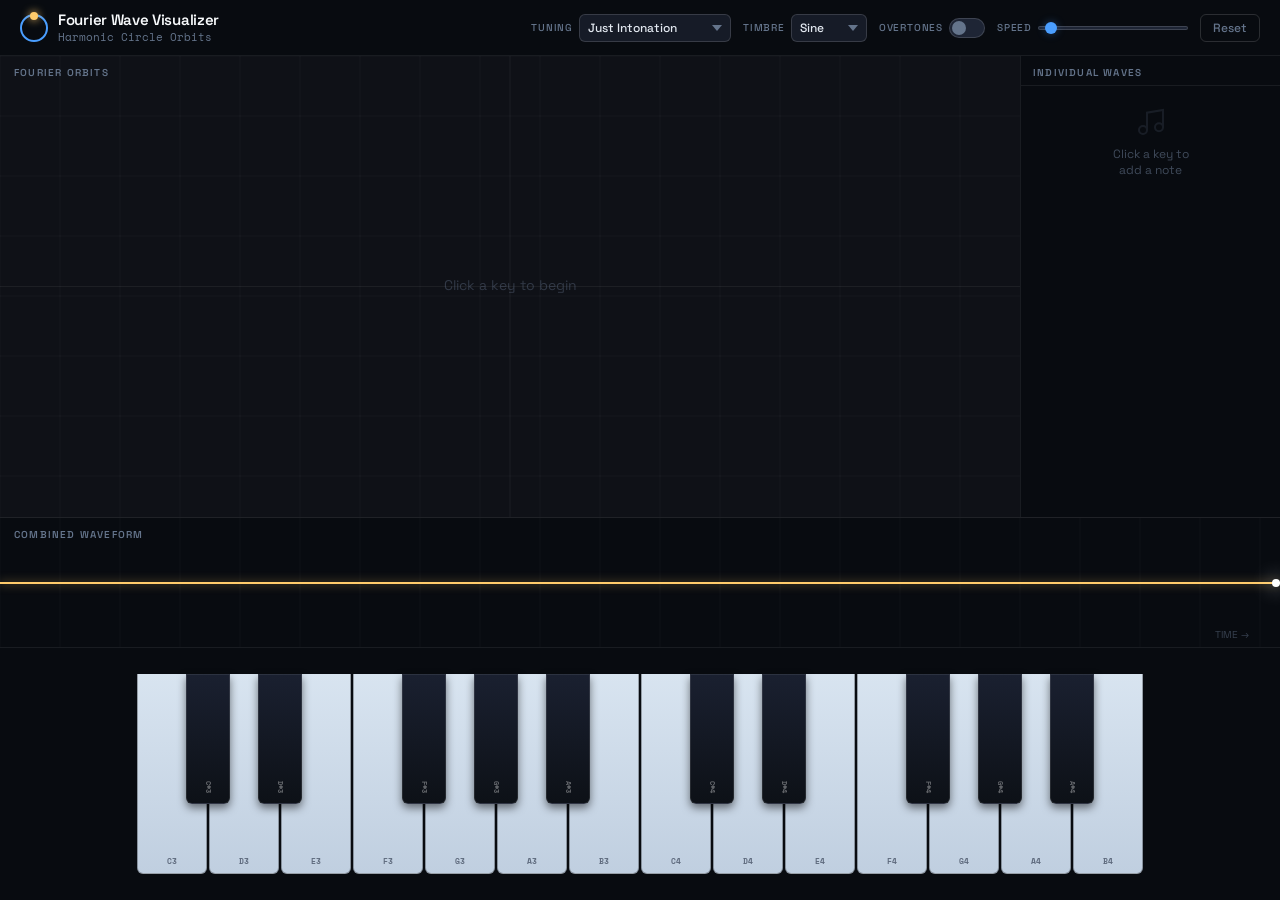
==== fourier/index.html @ f6734021 "Launch personal site with research, outreach, and Fourier visualizer. Add portfolio pages, CV and pa" ====
<!DOCTYPE html>
<html lang="en">
<head>
  <title>Fourier Wave Visualizer — Harmonic Orbits</title>
  <meta name="viewport" content="width=device-width,initial-scale=1">
  <meta name="description" content="An interactive Fourier circle visualizer for musical chords. See how musical pitches combine as orbiting circles in harmony.">
  <meta name="theme-color" content="#0f1117">
  <meta charset="UTF-8">
  <link rel="preconnect" href="https://fonts.googleapis.com">
  <link rel="preconnect" href="https://fonts.gstatic.com" crossorigin>
  <link href="https://fonts.googleapis.com/css2?family=Space+Grotesk:wght@300;400;500;600;700&family=Space+Mono:wght@400;700&display=swap" rel="stylesheet">
  <link rel="stylesheet" href="styles.css">
</head>
<body>
  <div id="app">

    <header id="header">
      <div id="header-title">
        <div class="orbit-icon"></div>
        <div>
          <h1>Fourier Wave Visualizer</h1>
          <div class="subtitle">Harmonic Circle Orbits</div>
        </div>
      </div>

      <div id="header-controls">

        <div class="ctrl-group">
          <label class="ctrl-label" for="tuning-select">Tuning</label>
          <select id="tuning-select">
            <option value="just" selected>Just Intonation</option>
            <option value="equal">Equal Temperament</option>
            <option value="pythagorean">Pythagorean</option>
            <option value="meantone">¼-Comma Meantone</option>
            <option value="werckmeister">Werckmeister III</option>
            <option value="kirnberger">Kirnberger III</option>
            <option value="young">Young Well Temp.</option>
            <option value="french">French Classical</option>
          </select>
        </div>

        <div class="ctrl-group">
          <label class="ctrl-label" for="timbre-select">Timbre</label>
          <select id="timbre-select">
            <option value="sine">Sine</option>
            <option value="strings">Strings</option>
            <option value="flute">Flute</option>
          </select>
        </div>

        <div class="ctrl-group toggle-wrap">
          <label class="ctrl-label" for="overtone-toggle">Overtones</label>
          <label class="toggle">
            <input type="checkbox" id="overtone-toggle">
            <span class="toggle-slider"></span>
          </label>
        </div>

        <div class="ctrl-group">
          <label class="ctrl-label" for="speed-slider">Speed</label>
          <input type="range" id="speed-slider" min="0.1" max="20.0" step="0.1" value="1.0">
        </div>

        <button id="btn-reset">Reset</button>

      </div>
    </header>

    <div id="main-area">

      <section id="fourier-panel" aria-label="Fourier circle orbits">
        <div class="panel-label">Fourier Orbits</div>
        <canvas id="fourier-canvas"></canvas>
      </section>

      <aside id="waves-panel" aria-label="Individual note waveforms">
        <div id="waves-panel-header">Individual Waves</div>
        <div id="waves-list">
          <div id="waves-empty">
            <svg width="32" height="32" viewBox="0 0 24 24" fill="none" stroke="currentColor" stroke-width="1.5">
              <path d="M9 18V5l12-2v13"/>
              <circle cx="6" cy="18" r="3"/><circle cx="18" cy="16" r="3"/>
            </svg>
            <span>Click a key to<br>add a note</span>
          </div>
        </div>
      </aside>

    </div>

    <section id="trail-panel" aria-label="Combined waveform trail">
      <div class="panel-label">Combined Waveform</div>
      <canvas id="trail-canvas"></canvas>
    </section>

    <section id="keyboard-panel" aria-label="Piano keyboard">
      <div id="keyboard-container"></div>
    </section>

  </div>

  <script type="module">
    import { initApp } from "./js/app.js"
    initApp()
  </script>
</body>
</html>
---- fourier/styles.css ----
/* =============================================
   FOURIER WAVE VISUALIZER — 3Blue1Brown Aesthetic
   ============================================= */

/* --- Design Tokens --- */
:root {
  --bg:            #0f1117;
  --bg-deep:       #080b10;
  --surface:       #161b27;
  --surface-2:     #1e2535;
  --border:        rgba(255,255,255,0.07);
  --border-bright: rgba(255,255,255,0.14);

  --blue-primary:  #4a9eff;
  --blue-glow:     rgba(74, 158, 255, 0.35);
  --blue-dim:      #2a5a9e;
  --gold:          #ffcb6b;
  --gold-glow:     rgba(255, 203, 107, 0.4);
  --teal:          #67e8f9;
  --teal-glow:     rgba(103, 232, 249, 0.25);

  --text:          #e2e8f0;
  --text-muted:    #64748b;
  --text-bright:   #f8fafc;

  --radius-sm:     6px;
  --radius-md:     10px;
  --radius-lg:     16px;

  --font-sans:     'Space Grotesk', system-ui, sans-serif;
  --font-mono:     'Space Mono', 'Courier New', monospace;

  /* Note palette — 12 pitch classes */
  --note-C:   hsl(220,80%,65%);
  --note-Cs:  hsl(260,75%,68%);
  --note-D:   hsl(300,65%,66%);
  --note-Ds:  hsl(340,72%,66%);
  --note-E:   hsl(15,80%,65%);
  --note-F:   hsl(45,82%,63%);
  --note-Fs:  hsl(80,72%,60%);
  --note-G:   hsl(140,68%,60%);
  --note-Gs:  hsl(172,75%,58%);
  --note-A:   hsl(195,80%,62%);
  --note-As:  hsl(210,70%,65%);
  --note-B:   hsl(235,65%,70%);
}

/* --- Reset & Base --- */
*, *::before, *::after { box-sizing: border-box; margin: 0; padding: 0; }

html, body {
  width: 100%; height: 100%;
  overflow: hidden;
  background: var(--bg);
  color: var(--text);
  font-family: var(--font-sans);
  -webkit-font-smoothing: antialiased;
}

/* =============================================
   LAYOUT
   ============================================= */
#app {
  display: grid;
  grid-template-rows: auto minmax(0, 1fr) 130px minmax(220px, 28vh);
  height: 100vh;
  height: 100dvh;
  width: 100vw;
  gap: 0;
  overflow: hidden;
}

/* --- Header --- */
#header {
  display: flex;
  align-items: center;
  justify-content: space-between;
  padding: 10px 20px;
  min-height: 56px;
  background: var(--bg-deep);
  border-bottom: 1px solid var(--border);
  position: relative;
  z-index: 10;
  gap: 16px;
  flex-shrink: 0;
}

#header-title {
  display: flex;
  align-items: center;
  gap: 10px;
  flex-shrink: 0;
}

#header-title h1 {
  font-size: 15px;
  font-weight: 600;
  color: var(--text-bright);
  letter-spacing: -0.3px;
  white-space: nowrap;
}

#header-title .subtitle {
  font-size: 11px;
  color: var(--text-muted);
  font-family: var(--font-mono);
}

.orbit-icon {
  width: 28px; height: 28px;
  border: 2px solid var(--blue-primary);
  border-radius: 50%;
  position: relative;
  flex-shrink: 0;
  animation: spin 4s linear infinite;
}
.orbit-icon::after {
  content: '';
  position: absolute;
  width: 8px; height: 8px;
  background: var(--gold);
  border-radius: 50%;
  top: -4px; left: 50%; transform: translateX(-50%);
  box-shadow: 0 0 8px var(--gold);
}
@keyframes spin { to { transform: rotate(360deg); } }

#header-controls {
  display: flex;
  align-items: center;
  gap: 12px;
  flex-wrap: nowrap;
}

/* --- Control elements --- */
.ctrl-group {
  display: flex;
  align-items: center;
  gap: 6px;
}

.ctrl-label {
  font-size: 10px;
  font-weight: 500;
  color: var(--text-muted);
  text-transform: uppercase;
  letter-spacing: 0.8px;
  white-space: nowrap;
}

select {
  background: var(--surface);
  border: 1px solid var(--border-bright);
  border-radius: var(--radius-sm);
  color: var(--text);
  font-family: var(--font-sans);
  font-size: 12px;
  font-weight: 500;
  padding: 5px 8px;
  cursor: pointer;
  outline: none;
  transition: border-color 0.2s, box-shadow 0.2s;
  appearance: none;
  background-image: url("data:image/svg+xml,%3Csvg xmlns='http://www.w3.org/2000/svg' width='10' height='6'%3E%3Cpath d='M0 0l5 6 5-6z' fill='%2364748b'/%3E%3C/svg%3E");
  background-repeat: no-repeat;
  background-position: right 8px center;
  padding-right: 24px;
}
select:hover  { border-color: var(--blue-primary); }
select:focus  { border-color: var(--blue-primary); box-shadow: 0 0 0 2px var(--blue-glow); }

/* Toggle switch */
.toggle-wrap {
  display: flex;
  align-items: center;
  gap: 6px;
}
.toggle {
  position: relative;
  width: 36px;
  height: 20px;
  flex-shrink: 0;
}
.toggle input { opacity: 0; width: 0; height: 0; }
.toggle-slider {
  position: absolute;
  inset: 0;
  background: var(--surface-2);
  border: 1px solid var(--border-bright);
  border-radius: 20px;
  cursor: pointer;
  transition: background 0.25s, border-color 0.25s;
}
.toggle-slider::before {
  content: '';
  position: absolute;
  width: 14px; height: 14px;
  left: 2px; top: 2px;
  background: var(--text-muted);
  border-radius: 50%;
  transition: transform 0.25s, background 0.25s;
}
.toggle input:checked + .toggle-slider { background: var(--blue-dim); border-color: var(--blue-primary); }
.toggle input:checked + .toggle-slider::before { transform: translateX(16px); background: var(--blue-primary); }

/* Range Slider */
input[type=range] {
  -webkit-appearance: none;
  width: 150px;
  background: transparent;
}
input[type=range]::-webkit-slider-runnable-track {
  width: 100%;
  height: 4px;
  background: var(--surface-2);
  border-radius: 2px;
  border: 1px solid var(--border-bright);
}
input[type=range]::-webkit-slider-thumb {
  -webkit-appearance: none;
  height: 12px;
  width: 12px;
  border-radius: 50%;
  background: var(--blue-primary);
  margin-top: -5px;
  cursor: pointer;
  box-shadow: 0 0 8px var(--blue-glow);
  transition: transform 0.1s;
}
input[type=range]::-webkit-slider-thumb:hover {
  transform: scale(1.2);
}
input[type=range]:focus {
  outline: none;
}



/* Reset button */
#btn-reset {
  background: transparent;
  border: 1px solid var(--border-bright);
  border-radius: var(--radius-sm);
  color: var(--text-muted);
  font-family: var(--font-sans);
  font-size: 12px;
  font-weight: 500;
  padding: 5px 12px;
  cursor: pointer;
  transition: all 0.2s;
  white-space: nowrap;
}
#btn-reset:hover { border-color: #ef4444; color: #ef4444; background: rgba(239,68,68,0.08); }

/* =============================================
   MAIN CANVAS AREA
   ============================================= */
#main-area {
  display: grid;
  grid-template-columns: 1fr 260px;
  overflow: hidden;
  border-bottom: 1px solid var(--border);
}

/* Fourier circles canvas */
#fourier-panel {
  position: relative;
  overflow: hidden;
  background: var(--bg);
}
#fourier-canvas {
  display: block;
  width: 100%; height: 100%;
}

/* --- panel label (top-left overlay) --- */
.panel-label {
  position: absolute;
  top: 10px; left: 14px;
  font-size: 10px;
  font-weight: 600;
  text-transform: uppercase;
  letter-spacing: 1.2px;
  color: var(--text-muted);
  pointer-events: none;
  z-index: 2;
}

/* Individual waveforms panel */
#waves-panel {
  border-left: 1px solid var(--border);
  background: var(--bg-deep);
  overflow-y: auto;
  overflow-x: hidden;
  display: flex;
  flex-direction: column;
  gap: 0;
  position: relative;
}

#waves-panel::-webkit-scrollbar { width: 4px; }
#waves-panel::-webkit-scrollbar-track { background: transparent; }
#waves-panel::-webkit-scrollbar-thumb { background: var(--border-bright); border-radius: 4px; }

#waves-panel-header {
  padding: 10px 12px 6px;
  font-size: 10px;
  font-weight: 600;
  text-transform: uppercase;
  letter-spacing: 1.2px;
  color: var(--text-muted);
  border-bottom: 1px solid var(--border);
  flex-shrink: 0;
  position: sticky;
  top: 0;
  background: var(--bg-deep);
  z-index: 2;
}

.wave-item {
  padding: 8px 12px;
  border-bottom: 1px solid var(--border);
  display: flex;
  flex-direction: column;
  gap: 4px;
  animation: fadeIn 0.2s ease;
}
@keyframes fadeIn { from { opacity: 0; transform: translateX(8px); } to { opacity: 1; transform: none; } }

.wave-item-header {
  display: flex;
  align-items: center;
  justify-content: space-between;
}

.wave-note-name {
  font-family: var(--font-mono);
  font-size: 13px;
  font-weight: 700;
}

.wave-freq {
  font-family: var(--font-mono);
  font-size: 9px;
  color: var(--text-muted);
}

.wave-canvas {
  display: block;
  width: 100%;
  height: 36px;
  border-radius: 4px;
}

.wave-cents {
  font-family: var(--font-mono);
  font-size: 9px;
  color: var(--text-muted);
}

#waves-empty {
  flex: 1;
  display: flex;
  flex-direction: column;
  align-items: center;
  justify-content: center;
  gap: 8px;
  color: var(--text-muted);
  font-size: 12px;
  text-align: center;
  padding: 20px;
  opacity: 0.6;
}
#waves-empty svg { opacity: 0.3; }

/* =============================================
   TRAIL CANVAS
   ============================================= */
#trail-panel {
  position: relative;
  border-bottom: 1px solid var(--border);
  background: var(--bg-deep);
  overflow: hidden;
}

#trail-canvas {
  display: block;
  width: 100%; height: 100%;
}

/* =============================================
   PIANO KEYBOARD
   ============================================= */
#keyboard-panel {
  background: var(--bg-deep);
  display: flex;
  align-items: center;
  justify-content: center;
  padding: 10px 16px;
  gap: 0;
  overflow-x: auto;
  overflow-y: hidden;
  position: relative;
  min-height: 220px;
}

#keyboard-container {
  position: relative;
  display: block;
  min-height: 200px;
  flex-shrink: 0;
  user-select: none;
}

.key {
  position: relative;
  cursor: pointer;
  border-radius: 0 0 6px 6px;
  transition: filter 0.05s;
  display: flex;
  align-items: flex-end;
  justify-content: center;
  padding-bottom: 6px;
}

.key.white {
  width: 70px;
  height: 200px;
  background: linear-gradient(to bottom, #d8e4f0, #c0cfe0);
  border: 1px solid rgba(0,0,0,0.3);
  border-top: none;
  z-index: 1;
  margin: 0 1px;
}

.key.black {
  width: 44px;
  height: 130px;
  background: linear-gradient(to bottom, #1a2030, #0d1117);
  border: 1px solid rgba(255,255,255,0.1);
  border-top: none;
  z-index: 2;
  position: absolute;
  top: 0;
  box-shadow: 0 4px 8px rgba(0,0,0,0.5), inset 0 1px 0 rgba(255,255,255,0.08);
}

.key.white .key-label {
  font-size: 8px;
  font-weight: 600;
  color: rgba(30, 40, 60, 0.6);
  font-family: var(--font-mono);
  pointer-events: none;
}

.key.black .key-label {
  font-size: 7px;
  font-weight: 600;
  color: rgba(255,255,255,0.35);
  writing-mode: vertical-rl;
  font-family: var(--font-mono);
  pointer-events: none;
  padding-bottom: 4px;
}

/* Active key states */
.key.white.active {
  background: var(--active-color, var(--blue-primary));
  box-shadow: 0 0 12px var(--active-glow, var(--blue-glow)), 0 0 4px var(--active-glow, var(--blue-glow));
}
.key.black.active {
  background: var(--active-color, var(--blue-primary));
  box-shadow: 0 0 12px var(--active-glow, var(--blue-glow)), 0 0 4px var(--active-glow, var(--blue-glow));
}

.key:hover.white:not(.active) {
  background: linear-gradient(to bottom, #e8f0fb, #d0dfee);
}
.key:hover.black:not(.active) {
  background: linear-gradient(to bottom, #252a3a, #151a24);
}


/* =============================================
   SCROLLBAR & MISC
   ============================================= */
::-webkit-scrollbar { width: 6px; height: 6px; }
::-webkit-scrollbar-track { background: transparent; }
::-webkit-scrollbar-thumb { background: var(--border-bright); border-radius: 4px; }
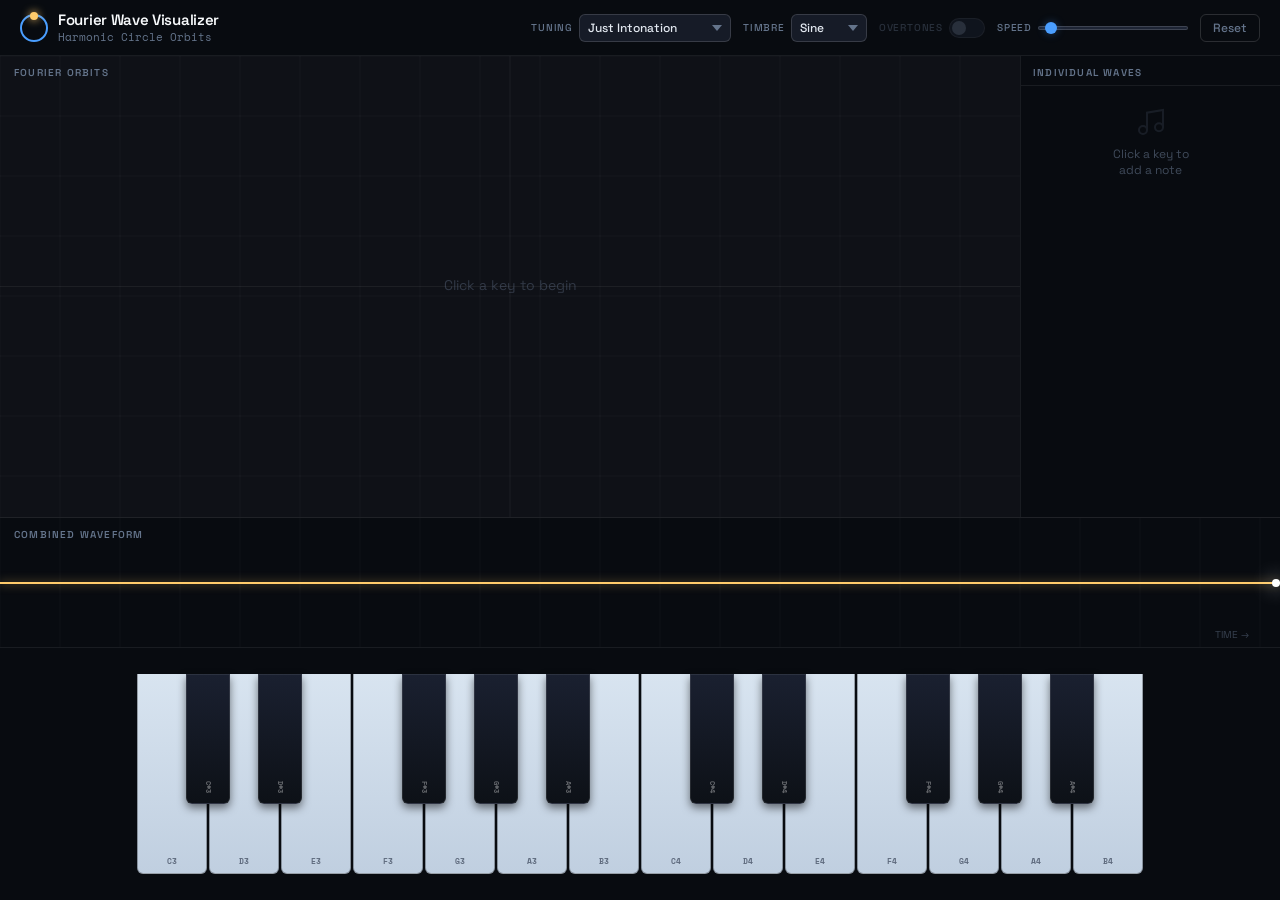
==== commit 26e38e6c: "overtones visualization now matches actual timbre harmonics" ====
--- a/fourier/index.html
+++ b/fourier/index.html
@@ -1,17 +1,42 @@
 <!DOCTYPE html>
 <html lang="en">
 <head>
-  <title>Fourier Wave Visualizer — Harmonic Orbits</title>
+  <meta charset="UTF-8">
   <meta name="viewport" content="width=device-width,initial-scale=1">
-  <meta name="description" content="An interactive Fourier circle visualizer for musical chords. See how musical pitches combine as orbiting circles in harmony.">
+  <title>Fourier Wave Visualizer — Theo Olsen</title>
+  <meta name="description" content="An interactive Fourier circle visualizer by Theodor Olsen (Theo Olsen), musician and astronomy researcher — explore musical chords as orbiting epicycles with historical tuning systems and live audio.">
+  <meta name="keywords" content="Theo Olsen, Theodor Olsen, musician, music, astronomy researcher, Fourier visualizer, science communication">
+  <meta name="author" content="Theodor Olsen, Theo Olsen">
+  <meta name="robots" content="index, follow">
   <meta name="theme-color" content="#0f1117">
-  <meta charset="UTF-8">
+  <link rel="canonical" href="https://the0lsen.github.io/fourier/">
+  <meta property="og:type" content="website">
+  <meta property="og:url" content="https://the0lsen.github.io/fourier/">
+  <meta property="og:title" content="Fourier Wave Visualizer — Theodor Olsen (Theo Olsen)">
+  <meta property="og:description" content="Interactive harmonic circle orbits by musician and astronomy researcher Theodor Olsen (Theo Olsen) — play chords and watch Fourier synthesis in real time.">
+  <meta property="og:image" content="https://the0lsen.github.io/assets/photo.png">
+  <meta name="twitter:card" content="summary">
+  <meta name="twitter:title" content="Fourier Wave Visualizer — Theodor Olsen (Theo Olsen)">
+  <meta name="twitter:description" content="Interactive harmonic circle orbits by musician and astronomy researcher Theodor Olsen (Theo Olsen) — play chords and watch Fourier synthesis in real time.">
   <link rel="preconnect" href="https://fonts.googleapis.com">
   <link rel="preconnect" href="https://fonts.gstatic.com" crossorigin>
   <link href="https://fonts.googleapis.com/css2?family=Space+Grotesk:wght@300;400;500;600;700&family=Space+Mono:wght@400;700&display=swap" rel="stylesheet">
   <link rel="stylesheet" href="styles.css">
 </head>
 <body>
+
+  <div id="rotate-overlay">
+    <div id="rotate-content">
+      <svg width="48" height="48" viewBox="0 0 24 24" fill="none" stroke="currentColor" stroke-width="1.5" stroke-linecap="round" stroke-linejoin="round">
+        <rect x="2" y="6" width="14" height="12" rx="2" transform="rotate(0 9 12)"/>
+        <path d="M18 9l3 3-3 3"/>
+        <path d="M14 12h7"/>
+      </svg>
+      <p class="rotate-title">Rotate your device</p>
+      <p class="rotate-sub">The visualizer needs landscape mode</p>
+    </div>
+  </div>
+
   <div id="app">
 
     <header id="header">
@@ -48,7 +73,7 @@
           </select>
         </div>
 
-        <div class="ctrl-group toggle-wrap">
+        <div class="ctrl-group toggle-wrap" id="overtone-wrap">
           <label class="ctrl-label" for="overtone-toggle">Overtones</label>
           <label class="toggle">
             <input type="checkbox" id="overtone-toggle">
@@ -72,6 +97,8 @@
         <div class="panel-label">Fourier Orbits</div>
         <canvas id="fourier-canvas"></canvas>
       </section>
+
+      <button id="waves-toggle" aria-label="Toggle individual waves panel">Waves</button>
 
       <aside id="waves-panel" aria-label="Individual note waveforms">
         <div id="waves-panel-header">Individual Waves</div>
@@ -103,5 +130,10 @@
     import { initApp } from "./js/app.js"
     initApp()
   </script>
+  <script>
+    document.getElementById('waves-toggle').addEventListener('click', () => {
+      document.getElementById('waves-panel').classList.toggle('open');
+    });
+  </script>
 </body>
 </html>
--- a/fourier/styles.css
+++ b/fourier/styles.css
@@ -487,3 +487,143 @@
 ::-webkit-scrollbar { width: 6px; height: 6px; }
 ::-webkit-scrollbar-track { background: transparent; }
 ::-webkit-scrollbar-thumb { background: var(--border-bright); border-radius: 4px; }
+
+/* Overtones toggle — greyed out when timbre has no harmonics (e.g. Sine) */
+.ctrl-group.disabled {
+  opacity: 0.35;
+  pointer-events: none;
+}
+
+/* =============================================
+   MOBILE — ROTATE OVERLAY (portrait)
+   ============================================= */
+#rotate-overlay {
+  display: none;
+  position: fixed;
+  inset: 0;
+  z-index: 9999;
+  background: var(--bg-deep);
+  flex-direction: column;
+  align-items: center;
+  justify-content: center;
+  text-align: center;
+  padding: 2rem;
+}
+
+#rotate-content {
+  display: flex;
+  flex-direction: column;
+  align-items: center;
+  gap: 14px;
+  color: var(--blue-primary);
+}
+
+#rotate-content svg {
+  animation: rotateHint 2.4s ease-in-out infinite;
+}
+@keyframes rotateHint {
+  0%, 40%   { transform: rotate(0deg); }
+  60%, 100% { transform: rotate(90deg); }
+}
+
+.rotate-title {
+  font-size: 17px;
+  font-weight: 600;
+  color: var(--text-bright);
+  letter-spacing: -0.2px;
+}
+
+.rotate-sub {
+  font-size: 13px;
+  color: var(--text-muted);
+  font-family: var(--font-mono);
+}
+
+/* Waves toggle button — hidden on desktop, shown in landscape mobile */
+#waves-toggle {
+  display: none;
+}
+
+@media (orientation: portrait) and (max-width: 768px) {
+  #rotate-overlay { display: flex; }
+}
+
+/* =============================================
+   MOBILE — LANDSCAPE LAYOUT (short viewport)
+   ============================================= */
+@media (orientation: landscape) and (max-height: 500px) {
+  /* Compress grid rows so the Fourier canvas keeps usable height */
+  #app {
+    grid-template-rows: 44px minmax(0, 1fr) 70px 150px;
+  }
+
+  /* Header: tighten and drop the subtitle text */
+  #header {
+    min-height: 44px;
+    padding: 6px 12px;
+    gap: 10px;
+  }
+  #header-title h1 { font-size: 13px; }
+  #header-title .subtitle { display: none; }
+  .orbit-icon { width: 22px; height: 22px; }
+
+  #header-controls { gap: 8px; }
+  .ctrl-label { display: none; }
+  input[type=range] { width: 90px; }
+
+  /* Main area: full width, no fixed side column */
+  #main-area {
+    grid-template-columns: 1fr;
+    position: relative;
+  }
+
+  /* Waves panel becomes a slide-in drawer over the canvas */
+  #waves-panel {
+    position: absolute;
+    top: 0;
+    right: 0;
+    bottom: 0;
+    width: 240px;
+    max-width: 80%;
+    transform: translateX(100%);
+    transition: transform 0.25s ease;
+    z-index: 5;
+    box-shadow: -8px 0 24px rgba(0,0,0,0.5);
+  }
+  #waves-panel.open {
+    transform: translateX(0);
+  }
+
+  /* Drawer handle tab */
+  #waves-toggle {
+    display: block;
+    position: absolute;
+    top: 8px;
+    right: 8px;
+    z-index: 6;
+    background: var(--surface);
+    border: 1px solid var(--border-bright);
+    border-radius: var(--radius-sm);
+    color: var(--text-muted);
+    font-family: var(--font-sans);
+    font-size: 10px;
+    font-weight: 600;
+    text-transform: uppercase;
+    letter-spacing: 0.8px;
+    padding: 5px 10px;
+    cursor: pointer;
+  }
+  #waves-toggle:hover { border-color: var(--blue-primary); color: var(--text); }
+
+  /* Trail canvas: shorter */
+  #trail-panel { /* height handled by grid row */ }
+
+  /* Keyboard: shorter keys (override inline JS-set heights) */
+  #keyboard-panel {
+    min-height: 150px;
+    padding: 8px 12px;
+  }
+  #keyboard-container { min-height: 130px !important; height: 130px !important; }
+  .key.white { height: 130px !important; }
+  .key.black { height: 84px !important; }
+}
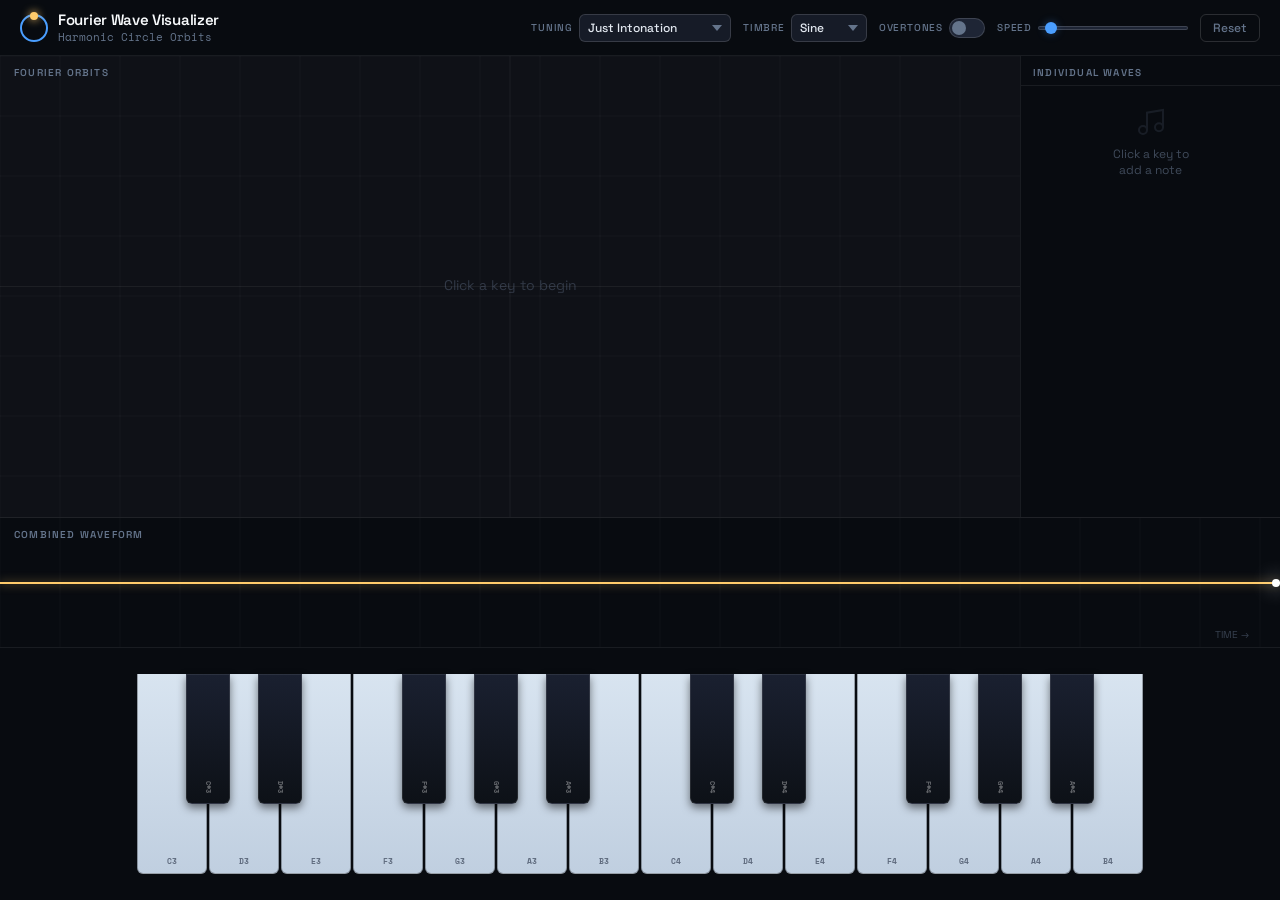
==== commit e8e70129: "show overtone wave cards in panel when overtones enabled" ====
--- a/fourier/index.html
+++ b/fourier/index.html
@@ -73,7 +73,7 @@
           </select>
         </div>
 
-        <div class="ctrl-group toggle-wrap" id="overtone-wrap">
+        <div class="ctrl-group toggle-wrap">
           <label class="ctrl-label" for="overtone-toggle">Overtones</label>
           <label class="toggle">
             <input type="checkbox" id="overtone-toggle">
@@ -127,7 +127,7 @@
   </div>
 
   <script type="module">
-    import { initApp } from "./js/app.js"
+    import { initApp } from "./js/app.js?v=3"
     initApp()
   </script>
   <script>
--- a/fourier/styles.css
+++ b/fourier/styles.css
@@ -488,10 +488,23 @@
 ::-webkit-scrollbar-track { background: transparent; }
 ::-webkit-scrollbar-thumb { background: var(--border-bright); border-radius: 4px; }
 
-/* Overtones toggle — greyed out when timbre has no harmonics (e.g. Sine) */
-.ctrl-group.disabled {
-  opacity: 0.35;
-  pointer-events: none;
+/* Overtone section separator and cards */
+.overtone-sep {
+  padding: 6px 12px 4px;
+  font-size: 9px;
+  font-weight: 600;
+  text-transform: uppercase;
+  letter-spacing: 1.2px;
+  color: var(--text-muted);
+  border-top: 1px solid var(--border-bright);
+  border-bottom: 1px solid var(--border);
+  background: var(--bg-deep);
+  opacity: 0.7;
+}
+
+.wave-item.overtone-item {
+  opacity: 0.75;
+  background: rgba(255,255,255,0.015);
 }
 
 /* =============================================
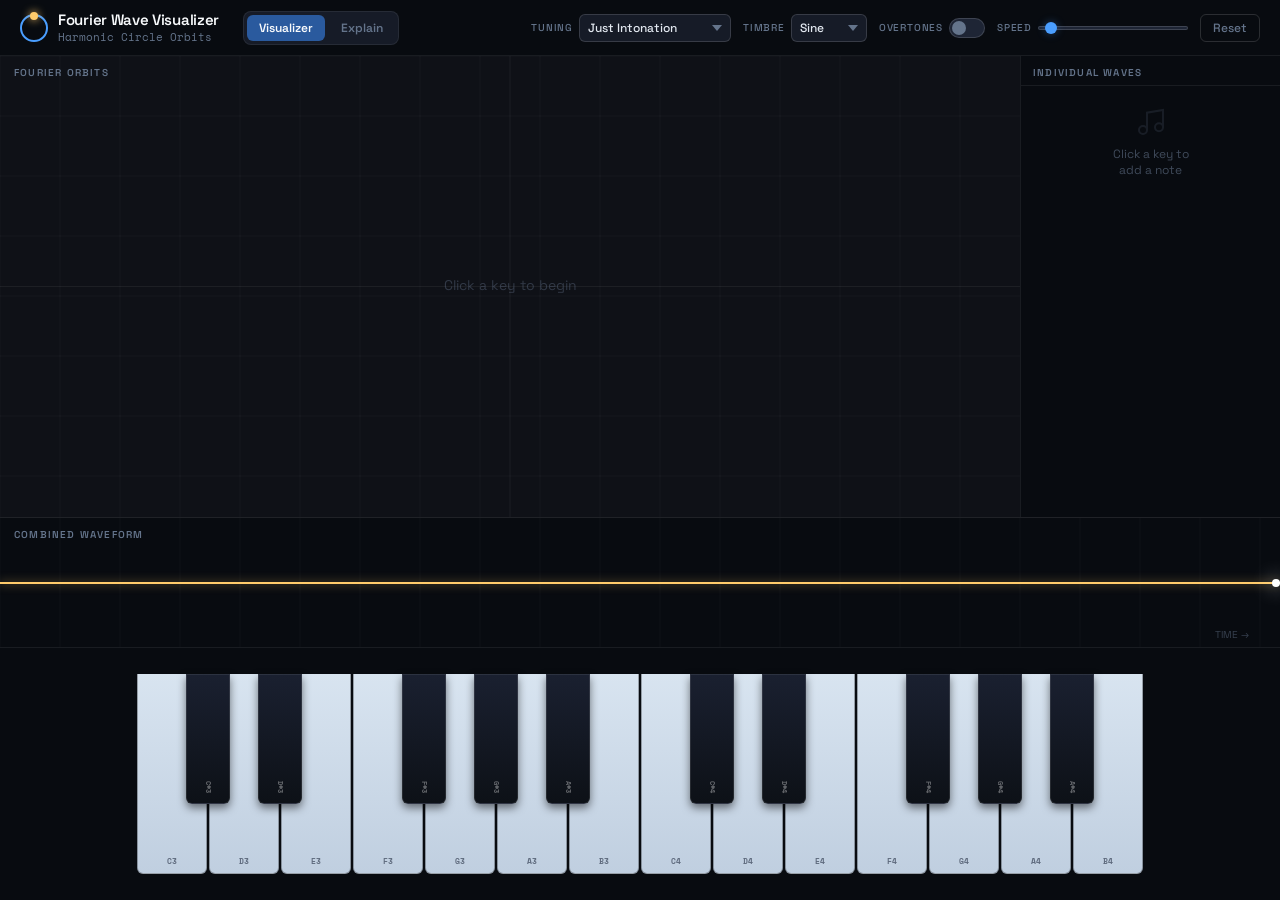
==== commit 62a01c4e: "add Explain tab with animated Fourier walkthrough" ====
--- a/fourier/index.html
+++ b/fourier/index.html
@@ -46,6 +46,10 @@
           <h1>Fourier Wave Visualizer</h1>
           <div class="subtitle">Harmonic Circle Orbits</div>
         </div>
+        <div id="view-tabs">
+          <button class="view-tab active" data-view="visualizer">Visualizer</button>
+          <button class="view-tab" data-view="explain">Explain</button>
+        </div>
       </div>
 
       <div id="header-controls">
@@ -91,6 +95,8 @@
       </div>
     </header>
 
+    <div id="app-main">
+
     <div id="main-area">
 
       <section id="fourier-panel" aria-label="Fourier circle orbits">
@@ -124,16 +130,116 @@
       <div id="keyboard-container"></div>
     </section>
 
-  </div>
+    </div><!-- /#app-main -->
+
+    <div id="explain-panel" hidden>
+      <div class="explain-inner">
+
+        <header class="explain-hero">
+          <h1>How does this work?</h1>
+          <p>This tool turns music into spinning circles. Below, we build up the idea one step at a time — no advanced math needed, just a little curiosity.</p>
+        </header>
+
+        <section class="explain-section">
+          <div class="explain-text">
+            <h2><span class="ex-num">1</span> What is a sine wave?</h2>
+            <p>Imagine a dot moving around a circle at a steady pace. Now track only its <em>height</em> over time. That gently rising-and-falling curve is a <strong>sine wave</strong> — the purest kind of sound, a single steady tone.</p>
+            <p>The <strong>radius</strong> of the circle sets the wave's <strong>amplitude</strong> (how loud it is). How fast the dot spins sets the <strong>frequency</strong> (how high the pitch is).</p>
+          </div>
+          <div class="explain-canvas-wrap">
+            <canvas class="explain-canvas" data-anim="sine"></canvas>
+          </div>
+        </section>
+
+        <section class="explain-section">
+          <div class="explain-text">
+            <h2><span class="ex-num">2</span> Frequency is pitch</h2>
+            <p>Spin the circle <strong>twice as fast</strong> and the wave bunches up — twice as many wiggles in the same time. Your ear hears that as a note exactly <strong>one octave higher</strong>.</p>
+            <p>Here the blue circle spins at one speed, and the gold circle spins twice as fast. Double the frequency, double the pitch class.</p>
+          </div>
+          <div class="explain-canvas-wrap">
+            <canvas class="explain-canvas" data-anim="freq"></canvas>
+          </div>
+        </section>
+
+        <section class="explain-section">
+          <div class="explain-text">
+            <h2><span class="ex-num">3</span> Adding waves makes chords</h2>
+            <p>Play two notes at once and their waves <strong>add together</strong>, point by point. Where both push up, the result is taller; where they fight, it shrinks.</p>
+            <p>The gold curve is the sum of the two colored waves. That combined shape is exactly what reaches your ear as a chord.</p>
+          </div>
+          <div class="explain-canvas-wrap">
+            <canvas class="explain-canvas" data-anim="add"></canvas>
+          </div>
+        </section>
+
+        <section class="explain-section">
+          <div class="explain-text">
+            <h2><span class="ex-num">4</span> Circles riding on circles</h2>
+            <p>Here's the trick behind this whole tool. Attach a second circle to the edge of the first, and a third to that one. Each spins at its own rate. Follow the very tip of the chain and it traces a surprisingly intricate path.</p>
+            <p>These stacked circles are called <strong>epicycles</strong> — the same picture you see on the main Visualizer tab.</p>
+          </div>
+          <div class="explain-canvas-wrap">
+            <canvas class="explain-canvas" data-anim="epi"></canvas>
+          </div>
+        </section>
+
+        <section class="explain-section">
+          <div class="explain-text">
+            <h2><span class="ex-num">5</span> Fourier's big idea</h2>
+            <p>In the 1800s, Joseph Fourier showed something astonishing: <strong>any</strong> repeating wave — even a sharp, jagged one — can be built by stacking enough simple sine waves of the right frequencies and sizes.</p>
+            <p>Watch a flat-topped <strong>square wave</strong> emerge as we add more and more sine "harmonics." More circles, sharper corners.</p>
+          </div>
+          <div class="explain-canvas-wrap">
+            <canvas class="explain-canvas" data-anim="series"></canvas>
+            <div class="explain-caption" data-caption="series">1 harmonic</div>
+          </div>
+        </section>
+
+        <section class="explain-section explain-section--final">
+          <div class="explain-text">
+            <h2><span class="ex-num">6</span> Back to music</h2>
+            <p>Every instrument adds its own set of harmonics on top of the fundamental note — that's why a flute and a violin playing the same pitch sound different. This tool lets you see and hear all of it.</p>
+            <ul class="explain-try">
+              <li>Press <strong>C and G together</strong> and watch the combined wave.</li>
+              <li>Turn on <strong>Overtones</strong> to reveal the hidden harmonics.</li>
+              <li>Switch <strong>Timbre</strong> between Sine, Strings, and Flute.</li>
+            </ul>
+            <button class="explain-cta" data-view="visualizer">Back to the Visualizer →</button>
+          </div>
+          <div class="explain-canvas-wrap">
+            <canvas class="explain-canvas" data-anim="epi"></canvas>
+          </div>
+        </section>
+
+      </div>
+    </div><!-- /#explain-panel -->
+
+  </div><!-- /#app -->
 
   <script type="module">
-    import { initApp } from "./js/app.js?v=3"
+    import { initApp } from "./js/app.js?v=4"
+    import { initExplainer } from "./js/explain.js?v=1"
     initApp()
+    initExplainer()
   </script>
   <script>
     document.getElementById('waves-toggle').addEventListener('click', () => {
       document.getElementById('waves-panel').classList.toggle('open');
     });
+
+    // View tabs: swap between the visualizer and the explainer
+    const appMain = document.getElementById('app-main');
+    const explainPanel = document.getElementById('explain-panel');
+    function setView(view) {
+      document.querySelectorAll('.view-tab').forEach(b =>
+        b.classList.toggle('active', b.dataset.view === view));
+      appMain.hidden = view !== 'visualizer';
+      explainPanel.hidden = view !== 'explain';
+    }
+    document.querySelectorAll('[data-view]').forEach(btn => {
+      btn.addEventListener('click', () => setView(btn.dataset.view));
+    });
   </script>
 </body>
 </html>
--- a/fourier/styles.css
+++ b/fourier/styles.css
@@ -62,12 +62,26 @@
    ============================================= */
 #app {
   display: grid;
-  grid-template-rows: auto minmax(0, 1fr) 130px minmax(220px, 28vh);
+  grid-template-rows: auto 1fr;
   height: 100vh;
   height: 100dvh;
   width: 100vw;
   gap: 0;
   overflow: hidden;
+}
+
+#app-main {
+  display: grid;
+  grid-template-rows: minmax(0, 1fr) 130px minmax(220px, 28vh);
+  grid-row: 2;
+  grid-column: 1;
+  min-height: 0;
+  overflow: hidden;
+}
+
+#app-main[hidden],
+#explain-panel[hidden] {
+  display: none;
 }
 
 /* --- Header --- */
@@ -508,6 +522,165 @@
 }
 
 /* =============================================
+   VIEW TABS + EXPLAIN PANEL
+   ============================================= */
+#view-tabs {
+  display: flex;
+  gap: 4px;
+  margin-left: 14px;
+  background: var(--surface);
+  border: 1px solid var(--border);
+  border-radius: 8px;
+  padding: 3px;
+}
+.view-tab {
+  background: transparent;
+  border: none;
+  color: var(--text-muted);
+  font-family: var(--font-sans);
+  font-size: 12px;
+  font-weight: 600;
+  padding: 5px 12px;
+  border-radius: 6px;
+  cursor: pointer;
+  transition: background 0.18s, color 0.18s;
+}
+.view-tab:hover { color: var(--text); }
+.view-tab.active {
+  background: var(--blue-dim);
+  color: var(--text-bright);
+}
+
+#explain-panel {
+  grid-row: 2;
+  grid-column: 1;
+  min-height: 0;
+  overflow-y: auto;
+  background: var(--bg);
+}
+
+.explain-inner {
+  max-width: 920px;
+  margin: 0 auto;
+  padding: 2.5rem 2rem 4rem;
+}
+
+.explain-hero { margin-bottom: 1rem; }
+.explain-hero h1 {
+  font-size: 30px;
+  font-weight: 700;
+  color: var(--text-bright);
+  letter-spacing: -0.5px;
+  margin-bottom: 0.6rem;
+}
+.explain-hero p {
+  font-size: 15px;
+  line-height: 1.65;
+  color: var(--text-muted);
+  max-width: 640px;
+}
+
+.explain-section {
+  display: grid;
+  grid-template-columns: 1fr 1fr;
+  gap: 2rem;
+  align-items: center;
+  padding: 2.2rem 0;
+  border-top: 1px solid var(--border);
+}
+
+.explain-text h2 {
+  display: flex;
+  align-items: center;
+  gap: 10px;
+  font-size: 20px;
+  font-weight: 600;
+  color: var(--text-bright);
+  margin-bottom: 0.8rem;
+  letter-spacing: -0.3px;
+}
+.ex-num {
+  display: inline-flex;
+  align-items: center;
+  justify-content: center;
+  width: 26px; height: 26px;
+  border-radius: 50%;
+  background: var(--gold);
+  color: #0f1117;
+  font-size: 13px;
+  font-weight: 700;
+  font-family: var(--font-mono);
+  flex-shrink: 0;
+}
+.explain-text p {
+  font-size: 14px;
+  line-height: 1.65;
+  color: var(--text);
+  margin-bottom: 0.7rem;
+  opacity: 0.9;
+}
+.explain-text strong { color: var(--text-bright); font-weight: 600; }
+.explain-text em { color: var(--teal); font-style: normal; }
+
+.explain-canvas-wrap { position: relative; }
+.explain-canvas {
+  display: block;
+  width: 100%;
+  height: 240px;
+  border-radius: var(--radius-md);
+  background: var(--bg-deep);
+  border: 1px solid var(--border);
+}
+.explain-caption {
+  position: absolute;
+  bottom: 10px; left: 0; right: 0;
+  text-align: center;
+  font-family: var(--font-mono);
+  font-size: 11px;
+  color: var(--gold);
+  pointer-events: none;
+}
+
+.explain-try {
+  list-style: none;
+  margin: 0.4rem 0 1.2rem;
+  padding: 0;
+}
+.explain-try li {
+  font-size: 14px;
+  line-height: 1.5;
+  color: var(--text);
+  opacity: 0.9;
+  padding: 4px 0 4px 18px;
+  position: relative;
+}
+.explain-try li::before {
+  content: '→';
+  position: absolute;
+  left: 0;
+  color: var(--blue-primary);
+}
+.explain-cta {
+  background: var(--blue-dim);
+  border: 1px solid var(--blue-primary);
+  border-radius: var(--radius-sm);
+  color: var(--text-bright);
+  font-family: var(--font-sans);
+  font-size: 13px;
+  font-weight: 600;
+  padding: 9px 16px;
+  cursor: pointer;
+  transition: background 0.18s;
+}
+.explain-cta:hover { background: var(--blue-primary); }
+
+@media (max-width: 640px) {
+  .explain-section { grid-template-columns: 1fr; gap: 1.2rem; }
+  .explain-canvas { height: 200px; }
+  .explain-hero h1 { font-size: 24px; }
+}
+
+/* =============================================
    MOBILE — ROTATE OVERLAY (portrait)
    ============================================= */
 #rotate-overlay {
@@ -567,7 +740,10 @@
 @media (orientation: landscape) and (max-height: 500px) {
   /* Compress grid rows so the Fourier canvas keeps usable height */
   #app {
-    grid-template-rows: 44px minmax(0, 1fr) 70px 150px;
+    grid-template-rows: 44px 1fr;
+  }
+  #app-main {
+    grid-template-rows: minmax(0, 1fr) 70px 150px;
   }
 
   /* Header: tighten and drop the subtitle text */
